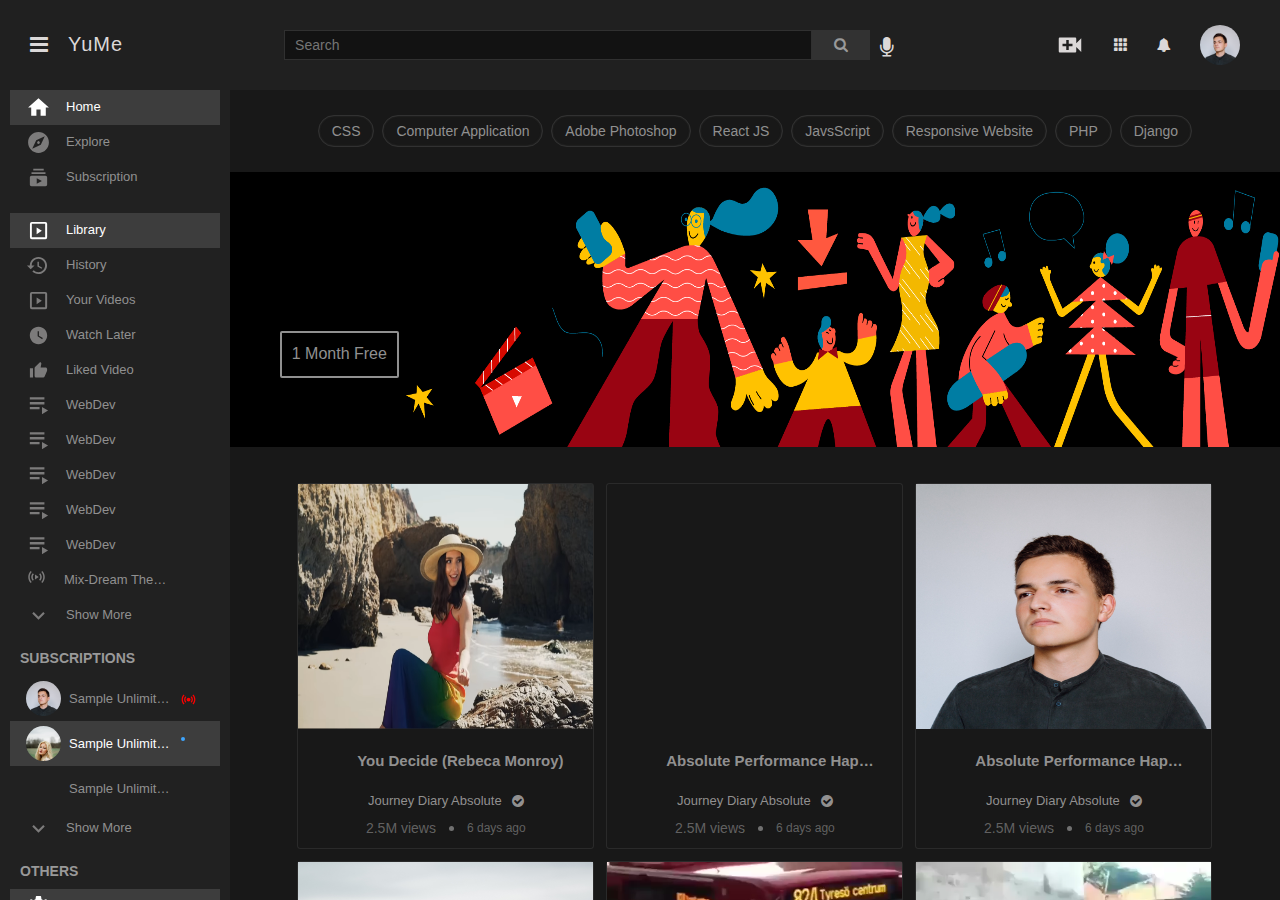
==== index.html @ 4b105d2f "Initial Commit" ====
<!DOCTYPE html>
<html lang="en">
<head>
    <meta charset="UTF-8">
    <meta http-equiv="X-UA-Compatible" content="IE=edge">
    <meta name="viewport" content="width=device-width, initial-scale=1.0">

    <!-- Fontawesome 4 -->
    <link rel="stylesheet" href="/assets/font-awesome-4.7.0/css/font-awesome.min.css" />
    <link href="//maxcdn.bootstrapcdn.com/bootstrap/3.3.6/css/bootstrap.min.css" type="text/css" rel="stylesheet">
    <script type="text/javascript" src="https://cdnjs.cloudflare.com/ajax/libs/jquery/2.1.3/jquery.min.js"></script>
    <script type="text/javascript" src="https://cdnjs.cloudflare.com/ajax/libs/jquery/1.11.0/jquery.min.js"></script>
    

    <link type="text/css" rel="stylesheet" href="/assets/styles.css" />
    <title>YuMe</title>
</head>
<body>
    <header>
        <nav>
            <div class="nav-logo">
                <button class="toggle-button toggle-side-menu" onClick="toggleMenu()">
                    <i class="fa fa-bars" aria-hidden="true"></i>
                </button>
                <a href="#"><span class="logo">YuMe</span></a>
            </div>

            <div class="nav-search">
                <div class="search-box">
                    <input type="text" placeholder="Search">
                </div>
                
                <button class="search-button">
                    <i class="fa fa-search" aria-hidden="true"></i>
                </button>
                <span>
                    <button type="submit" class="search-microphone">
                        <i class="fa fa-microphone" aria-hidden="true"></i>
                    </button>
                </span>
            </div>

            <!-- Hiidden By Default -->

            <div class="hidden-nav-search show-nav-search" id="toggle-search">
                <div class="hidden-nav-search-container">
                    <button class="back-search-button" onClick="toggleSearch()"><i class="fa fa-arrow-left" aria-hidden="true"></i></button>
                    <div class="search-box">
                        <input type="text" placeholder="Search">
                    </div>
                    
                    <button class="search-button">
                        <i class="fa fa-search" aria-hidden="true"></i>
                    </button>
                    <span>
                        <button type="submit" class="search-microphone">
                            <i class="fa fa-microphone" aria-hidden="true"></i>
                        </button>
                    </span>
                </div>
            </div>
            <div class="nav-search-hidden">                
                <button class="search-button" onClick="toggleSearch()">
                    <i class="fa fa-search" aria-hidden="true"></i>
                </button>
                <span>
                    <button class="search-microphone">
                        <i class="fa fa-microphone" aria-hidden="true"></i>
                    </button>
                </span>
            </div>

            <div class="user">
                <span>
                    <svg viewBox="0 0 24 24" focusable="false" style="pointer-events: none; display: block; ">
                        <path  d="M17 10.5V7c0-.55-.45-1-1-1H4c-.55 0-1 .45-1 1v10c0 .55.45 1 1 1h12c.55 0 1-.45 1-1v-3.5l4 4v-11l-4 4zM14 13h-3v3H9v-3H6v-2h3V8h2v3h3v2z"></path>
                    </svg>
                </span>
                <span>
                    <i class="glyphicon glyphicon-th"></i>
                </span>
                <span>
                    <i class="fa fa-bell" aria-hidden="true"></i>
                </span>
                <span>
                    <div class="user-profile">
                        <img src="/images/user.jpg" width="100%" alt="user">
                    </div>
                </span>
            </div>
        </nav>       
    </header>

    <main class="main">
        <div class="left-menu" id="side-menu">
            
            <!-- Main Menu Starts -->
            <div class="active-left-menu" id="active-menu">
                <ul class="active-side-menu">
                    <li class="active-side-menu-items active">
                        <a href="#">
                            <div class="svg">
                                <svg viewBox="0 0 24 24" focusable="false" style="pointer-events: none; display: block; ">
                                    <g >
                                        <path class="active" d="M10 20v-6h4v6h5v-8h3L12 3 2 12h3v8"></path>
                                    </g>
                                </svg>
                            </div>                            
                            <span >Home</span>
                        </a>
                    </li>
                    <li class="active-side-menu-items">
                        <a href="#">
                            <div class="svg">
                                <svg viewBox="0 0 24 24" focusable="false" style="pointer-events: none; display: block; ">
                                    <g>
                                        <path d="M11.23 13.08c-.29-.21-.48-.51-.54-.86-.06-.35.02-.71.23-.99.21-.29.51-.48.86-.54.35-.06.7.02.99.23.29.21.48.51.54.86.06.35-.02.71-.23.99a1.327 1.327 0 01-1.08.56c-.28 0-.55-.08-.77-.25zM22 12c0 5.52-4.48 10-10 10S2 17.52 2 12 6.48 2 12 2s10 4.48 10 10zm-3.97-6.03L9.8 9.8l-3.83 8.23 8.23-3.83 3.83-8.23z" ></path>
                                    </g>
                                </svg>
                            </div>
                            <span>Explore</span>
                        </a>
                    </li>
                    <li class="active-side-menu-items">
                        <a href="#">
                            <div class="svg">
                                <svg viewBox="0 0 24 24" focusable="false" style="pointer-events: none; display: block; ">
                                    <g>
                                        <path d="M18.7 8.7H5.3V7h13.4v1.7zm-1.7-5H7v1.6h10V3.7zm3.3 8.3v6.7c0 1-.7 1.6-1.6 1.6H5.3c-1 0-1.6-.7-1.6-1.6V12c0-1 .7-1.7 1.6-1.7h13.4c1 0 1.6.8 1.6 1.7zm-5 3.3l-5-2.7V18l5-2.7z" ></path>
                                    </g>
                                </svg>
                            </div>
                            <span>Subscription</span>
                        </a>
                    </li>
                </ul>
            </div>            
            <!-- Main Menu Ends -->

            <!-- Collapsible Menu Starts -->
            <div id="collapse-menu">
                <div>
                    <ul class="side-menu">
                        <li class="side-menu-items">
                            <a href="#" class="active">
                                <div class="svg">
                                    <svg viewBox="0 0 24 24" focusable="false" style="pointer-events: none; display: block; ">
                                        <g >
                                            <path class="active" d="M10 20v-6h4v6h5v-8h3L12 3 2 12h3v8"></path>
                                        </g>
                                    </svg>
                                </div>                            
                                <span class="active" >Home</span>
                            </a>
                        </li>
                        <li class="side-menu-items">
                            <a href="#">
                                <div class="svg">
                                    <svg viewBox="0 0 24 24" focusable="false" style="pointer-events: none; display: block; ">
                                        <g>
                                            <path d="M11.23 13.08c-.29-.21-.48-.51-.54-.86-.06-.35.02-.71.23-.99.21-.29.51-.48.86-.54.35-.06.7.02.99.23.29.21.48.51.54.86.06.35-.02.71-.23.99a1.327 1.327 0 01-1.08.56c-.28 0-.55-.08-.77-.25zM22 12c0 5.52-4.48 10-10 10S2 17.52 2 12 6.48 2 12 2s10 4.48 10 10zm-3.97-6.03L9.8 9.8l-3.83 8.23 8.23-3.83 3.83-8.23z" ></path>
                                        </g>
                                    </svg>
                                </div>
                                <span>Explore</span>
                            </a>
                        </li>
                        <li class="side-menu-items">
                            <a href="#">
                                <div class="svg">
                                    <svg viewBox="0 0 24 24" focusable="false" style="pointer-events: none; display: block; ">
                                        <g>
                                            <path d="M18.7 8.7H5.3V7h13.4v1.7zm-1.7-5H7v1.6h10V3.7zm3.3 8.3v6.7c0 1-.7 1.6-1.6 1.6H5.3c-1 0-1.6-.7-1.6-1.6V12c0-1 .7-1.7 1.6-1.7h13.4c1 0 1.6.8 1.6 1.7zm-5 3.3l-5-2.7V18l5-2.7z" ></path>
                                        </g>
                                    </svg>
                                </div>
                                <span>Subscription</span>
                            </a>
                        </li>
                    </ul>
                </div>
                <div class="collapse-menu">
                    <div class="space-1"></div>
                    <ul class="side-menu" >
                        <li class="side-menu-items">
                            <a href="#" class="active">
                                <div class="svg">
                                    <svg viewBox="0 0 24 24" focusable="false" class="style-scope yt-icon" style="pointer-events: none; display: block; ">
                                        <g>
                                            <path class="active" d="M18.4 5.6v12.8H5.6V5.6h12.8zm0-1.8H5.6a1.8 1.8 0 0 0-1.8 1.8v12.8a1.8 1.8 0 0 0 1.8 1.9h12.8a1.8 1.8 0 0 0 1.9-1.9V5.6a1.8 1.8 0 0 0-1.9-1.8z"></path>
                                            <path class="active" d="M10.2 9v6.5l5-3.2-5-3.2z"></path>
                                        </g>
                                    </svg>
                                </div>
                                <span class="active">Library</span>
                            </a>
                        </li>
                        <li class="side-menu-items">
                            <a href="#">
                                <div class="svg">
                                    <svg viewBox="0 0 24 24" focusable="false" style="pointer-events: none; display: block; ">
                                        <g>
                                            <path d="M11.9 3.75c-4.55 0-8.23 3.7-8.23 8.25H.92l3.57 3.57.04.13 3.7-3.7H5.5c0-3.54 2.87-6.42 6.42-6.42 3.54 0 6.4 2.88 6.4 6.42s-2.86 6.42-6.4 6.42c-1.78 0-3.38-.73-4.54-1.9l-1.3 1.3c1.5 1.5 3.55 2.43 5.83 2.43 4.58 0 8.28-3.7 8.28-8.25 0-4.56-3.7-8.25-8.26-8.25zM11 8.33v4.6l3.92 2.3.66-1.1-3.2-1.9v-3.9H11z"></path>
                                        </g>
                                    </svg>
                                </div>
                                <span>History</span>
                            </a>
                        </li>
                        <li class="side-menu-items">
                            <a href="#">
                                <div class="svg">
                                    <svg viewBox="0 0 24 24" focusable="false" class="style-scope yt-icon" style="pointer-events: none; display: block; ">
                                        <g>
                                            <path d="M18.4 5.6v12.8H5.6V5.6h12.8zm0-1.8H5.6a1.8 1.8 0 0 0-1.8 1.8v12.8a1.8 1.8 0 0 0 1.8 1.9h12.8a1.8 1.8 0 0 0 1.9-1.9V5.6a1.8 1.8 0 0 0-1.9-1.8z"></path>
                                            <path d="M10.2 9v6.5l5-3.2-5-3.2z"></path>
                                        </g>
                                    </svg>
                                </div>
                                <span>Your Videos</span>
                            </a>
                        </li>
                        <li class="side-menu-items">
                            <a href="#">
                                <div class="svg">
                                    <svg viewBox="0 0 24 24" focusable="false" style="pointer-events: none; display: block; ">
                                        <g>
                                            <path d="M12 3.67c-4.58 0-8.33 3.75-8.33 8.33s3.75 8.33 8.33 8.33 8.33-3.75 8.33-8.33S16.58 3.67 12 3.67zm3.5 11.83l-4.33-2.67v-5h1.25v4.34l3.75 2.25-.67 1.08z"></path>
                                        </g>
                                    </svg>
                                </div>
                                <span>Watch Later</span>
                            </a>
                        </li>
                        <li class="side-menu-items">
                            <a href="#">
                                <div class="svg">
                                    <svg viewBox="0 0 24 24" focusable="false" style="pointer-events: none; display: block; ">
                                        <g>
                                            <path d="M3.75 18.75h3v-9h-3v9zm16.5-8.25c0-.83-.68-1.5-1.5-1.5h-4.73l.7-3.43.03-.24c0-.3-.13-.6-.33-.8l-.8-.78L8.7 8.7c-.3.26-.45.64-.45 1.05v7.5c0 .82.67 1.5 1.5 1.5h6.75c.62 0 1.15-.38 1.38-.9l2.27-5.3c.06-.18.1-.36.1-.55v-1.5z"></path>
                                        </g>
                                    </svg>
                                </div>
                                <span>Liked Video</span>
                            </a>
                        </li>
                        <li class="side-menu-items">
                            <a href="#">
                                <div class="svg">
                                    <svg viewBox="0 0 24 24" focusable="false" style="pointer-events: none; display: block; ">
                                        <g>
                                            <path d="M3.67 8.67h14V11h-14V8.67zm0-4.67h14v2.33h-14V4zm0 9.33H13v2.34H3.67v-2.34zm11.66 0v7l5.84-3.5-5.84-3.5z"></path>
                                        </g>
                                    </svg>
                                </div>
                                <span>WebDev</span>
                            </a>
                        </li>
                        <li class="side-menu-items">
                            <a href="#">
                                <div class="svg">
                                    <svg viewBox="0 0 24 24" focusable="false" style="pointer-events: none; display: block; ">
                                        <g>
                                            <path d="M3.67 8.67h14V11h-14V8.67zm0-4.67h14v2.33h-14V4zm0 9.33H13v2.34H3.67v-2.34zm11.66 0v7l5.84-3.5-5.84-3.5z"></path>
                                        </g>
                                    </svg>
                                </div>
                                <span>WebDev</span>
                            </a>
                        </li>
                        <li class="side-menu-items">
                            <a href="#">
                                <div class="svg">
                                    <svg viewBox="0 0 24 24" focusable="false" style="pointer-events: none; display: block; ">
                                        <g>
                                            <path d="M3.67 8.67h14V11h-14V8.67zm0-4.67h14v2.33h-14V4zm0 9.33H13v2.34H3.67v-2.34zm11.66 0v7l5.84-3.5-5.84-3.5z"></path>
                                        </g>
                                    </svg>
                                </div>
                                <span>WebDev</span>
                            </a>
                        </li>
                        <li class="side-menu-items">
                            <a href="#">
                                <div class="svg">
                                    <svg viewBox="0 0 24 24" focusable="false" style="pointer-events: none; display: block; ">
                                        <g>
                                            <path d="M3.67 8.67h14V11h-14V8.67zm0-4.67h14v2.33h-14V4zm0 9.33H13v2.34H3.67v-2.34zm11.66 0v7l5.84-3.5-5.84-3.5z"></path>
                                        </g>
                                    </svg>
                                </div>
                                <span>WebDev</span>
                            </a>
                        </li>
                        <li class="side-menu-items">
                            <a href="#">
                                <div class="svg">
                                    <svg viewBox="0 0 24 24" focusable="false" style="pointer-events: none; display: block; ">
                                        <g>
                                            <path d="M3.67 8.67h14V11h-14V8.67zm0-4.67h14v2.33h-14V4zm0 9.33H13v2.34H3.67v-2.34zm11.66 0v7l5.84-3.5-5.84-3.5z"></path>
                                        </g>
                                    </svg>
                                </div>
                                <span>WebDev</span>
                            </a>
                        </li>
                        <li class="side-menu-items">
                            <a href="#">
                                <div class="svg">
                                    <svg viewBox="0 0 24 24" focusable="false" style="pointer-events: none; display: block; width: 1.8rem; height: 1.8rem; margin-left: -2px;">
                                        <g>
                                            <path d="M16.94 6.9l-1.4 1.46C16.44 9.3 17 10.58 17 12s-.58 2.7-1.48 3.64l1.4 1.45C18.22 15.74 19 13.94 19 12s-.8-3.8-2.06-5.1zM23 12c0-3.12-1.23-5.95-3.23-8l-1.4 1.45C19.97 7.13 21 9.45 21 12s-1 4.9-2.64 6.55l1.4 1.45c2-2.04 3.24-4.87 3.24-8zM7.06 17.1l1.4-1.46C7.56 14.7 7 13.42 7 12s.6-2.7 1.5-3.64L7.08 6.9C5.78 8.2 5 10 5 12s.8 3.8 2.06 5.1zM1 12c0 3.12 1.23 5.95 3.23 8l1.4-1.45C4.03 16.87 3 14.55 3 12s1-4.9 2.64-6.55L4.24 4C2.24 6.04 1 8.87 1 12zm9-3.32v6.63l5-3.3-5-3.3z"></path>
                                        </g>
                                    </svg>
                                </div>
                                <span>Mix-Dream Theather</span>
                            </a>
                        </li>
                        <li class="side-menu-items">
                            <a href="#">

                                <div class="svg">
                                    <svg viewBox="0 0 24 24" focusable="false" style="pointer-events: none; display: block; width: 100%; height: 100%;">
                                        <g>
                                            <path d="M16.59 8.59L12 13.17 7.41 8.59 6 10l6 6 6-6z"></path>
                                        </g>
                                    </svg>
                                </div>
                                <span>Show More</span>
                            </a>
                        </li>
                    </ul>
                </div>

                <!-- Subscription -->
                <div class="collapse-menu">
                    <div class="space-1"></div>
                    <h4 class="menu-header">SUBSCRIPTIONS</h4>
                    <ul class="side-menu" >
                        <li class="side-menu-items">
                            <a href="#" class="channel-link">
                                <div class="channel-logo">
                                    <img src="/images/user.jpg" alt="" width="100%">                                
                                </div>
                                <span>Sample Unlimited Channel</span>
                                <div class="subscription-svg">
                                    <svg class="streaming" fill="#f00" viewBox="0 0 24 24" focusable="false" style="pointer-events: none; display: block; ">
                                        <g>
                                            <path  d="M16.94 6.91l-1.41 1.45c.9.94 1.46 2.22 1.46 3.64s-.56 2.71-1.46 3.64l1.41 1.45c1.27-1.31 2.05-3.11 2.05-5.09s-.78-3.79-2.05-5.09zM19.77 4l-1.41 1.45C19.98 7.13 21 9.44 21 12.01c0 2.57-1.01 4.88-2.64 6.54l1.4 1.45c2.01-2.04 3.24-4.87 3.24-7.99 0-3.13-1.23-5.96-3.23-8.01zM7.06 6.91c-1.27 1.3-2.05 3.1-2.05 5.09s.78 3.79 2.05 5.09l1.41-1.45c-.9-.94-1.46-2.22-1.46-3.64s.56-2.71 1.46-3.64L7.06 6.91zM5.64 5.45L4.24 4C2.23 6.04 1 8.87 1 11.99c0 3.13 1.23 5.96 3.23 8.01l1.41-1.45C4.02 16.87 3 14.56 3 11.99s1.01-4.88 2.64-6.54z"></path>
                                            <circle cx="12" cy="12" r="3"></circle>
                                        </g>
                                    </svg>
                                </div>
                            </a>
                        </li>
                        <li class="side-menu-items">
                            <a href="#" class="active channel-link">
                                <div class="channel-logo">
                                    <img src="/images/user-2.jpg" alt="" width="100%">
                                </div>
                                <span class="active">Sample Unlimited Channel</span>
                                <div class="subscription-svg">
                                    <div class="dot-blue"></div>
                                </div>
                                
                            </a>
                        </li>
                        <li class="side-menu-items">
                            <a href="#" class="channel-link">
                                <div class="channel-logo">
                                    <img src="/images/user-3.jpg" alt="" width="100%">
                                </div>
                                <span>Sample Unlimited Channel</span>
                            </a>
                        </li>
                        <li class="side-menu-items">
                            <a href="#">

                                <div class="svg">
                                    <svg viewBox="0 0 24 24" focusable="false" style="pointer-events: none; display: block; width: 100%; height: 100%;">
                                        <g>
                                            <path d="M16.59 8.59L12 13.17 7.41 8.59 6 10l6 6 6-6z"></path>
                                        </g>
                                    </svg>
                                </div>
                                <span>Show More</span>                                
                            </a>
                        </li>
                    </ul>
                </div>

                <!-- More -->
                <div class="collapse-menu">
                    <div class="space-1"></div>
                    <h4 class="menu-header">OTHERS</h4>

                    <ul class="side-menu">
                        <li class="side-menu-items">
                            <a href="#" class="active">
                                <div class="svg">
                                    <svg viewBox="0 0 24 24" focusable="false" class="style-scope yt-icon" style="pointer-events: none; display: block; ">
                                        <g>
                                            <path class="active" d="M19.43 12.98c.04-.32.07-.64.07-.98s-.03-.66-.07-.98l2.1-1.65c.2-.15.25-.42.13-.64l-2-3.46c-.12-.22-.4-.3-.6-.22l-2.5 1c-.52-.4-1.08-.73-1.7-.98l-.37-2.65c-.06-.24-.27-.42-.5-.42h-4c-.27 0-.48.18-.5.42l-.4 2.65c-.6.25-1.17.6-1.7.98l-2.48-1c-.23-.1-.5 0-.6.22l-2 3.46c-.14.22-.08.5.1.64l2.12 1.65c-.04.32-.07.65-.07.98s.02.66.06.98l-2.1 1.65c-.2.15-.25.42-.13.64l2 3.46c.12.22.4.3.6.22l2.5-1c.52.4 1.08.73 1.7.98l.37 2.65c.04.24.25.42.5.42h4c.25 0 .46-.18.5-.42l.37-2.65c.6-.25 1.17-.6 1.7-.98l2.48 1c.23.1.5 0 .6-.22l2-3.46c.13-.22.08-.5-.1-.64l-2.12-1.65zM12 15.5c-1.93 0-3.5-1.57-3.5-3.5s1.57-3.5 3.5-3.5 3.5 1.57 3.5 3.5-1.57 3.5-3.5 3.5z"></path>
                                        </g>
                                    </svg>
                                </div>
                                <span class="active">Settings</span>
                            </a>
                        </li>
                        <li class="side-menu-items">
                            <a href="#">
                                <div class="svg">
                                    <svg viewBox="0 0 24 24" focusable="false" style="pointer-events: none; display: block; ">
                                        <g>
                                            <path d="M14.4 6L14 4H5v17h2v-7h5.6l.4 2h7V6z"></path>
                                        </g>
                                    </svg>
                                </div>
                                <span>Report History</span>
                            </a>
                        </li>
                        <li class="side-menu-items">
                            <a href="#">
                                <div class="svg">
                                    <svg viewBox="0 0 24 24" focusable="false" style="pointer-events: none; display: block; ">
                                        <g class="style-scope yt-icon">
                                            <path d="M12 2C6.48 2 2 6.48 2 12s4.48 10 10 10 10-4.48 10-10S17.52 2 12 2zm1 17h-2v-2h2v2zm2.07-7.75l-.9.92C13.45 12.9 13 13.5 13 15h-2v-.5c0-1.1.45-2.1 1.17-2.83l1.24-1.26c.37-.36.59-.86.59-1.41 0-1.1-.9-2-2-2s-2 .9-2 2H8c0-2.21 1.79-4 4-4s4 1.79 4 4c0 .88-.36 1.68-.93 2.25z"></path>
                                        </g>
                                    </svg>
                                </div>
                                <span>Help</span>
                            </a>
                        </li>
                        <li class="side-menu-items">
                            <a href="#">
                                <div class="svg">
                                    <i class="glyphicon glyphicon-comment"></i>
                                </div>
                                <span style="margin-top: -3px; margin-left: 2px;">Send Feedback</span>
                            </a>
                        </li>
                    </ul>
                </div>
            </div>

            <!-- Collapse Menu Ends -->
        </div>

        <div class="main-content">
            <div class="category">
                <div class="category-item">
                
                    <a class="fx-3" href="#">CSS</a>
                    <a class="fx-3" href="#">Computer Application</a>
                    <a class="fx-3" href="#">Adobe Photoshop</a>
                    <a class="fx-3" href="#">React JS</a>
                    <a class="fx-3" href="#">JavsScript</a>
                    <a class="fx-3" href="#">Responsive Website</a>
                    <a class="fx-3" href="#">PHP</a>
                    <a class="fx-3" href="#">Django</a>
                
                    <!-- <span class="arrow-left">
                        <i class="fa fa-arrow-left"></i>
                    </span>
                    <span class="arrow-right">
                        <i class="fa fa-arrow-right"></i>
                    </span> -->
                </div>
            </div>

            <!-- Banner -->
            <div class="banner">
                <div class="image">
                    <img src="/images/banner.png" width="100%" heigh="100%" alt="">
                    <div class="button">
                        <button type="button">1 Month Free</button>
                    </div>
                </div>
            </div>
            
            <!-- Contents -->
            <div class="contents flex-grid">
                <div class="grid-container">

                    <div class="card video-hover">
                        <div class="video-container">
                            <div class="content">
                                <a href="/watch.html">
                                    <div class="video-content">
                                        <video width="100%" height="100%" class="video-clip" poster="images/rebeca-monroy.PNG" loop muted>
                                            <source src="/videos/Rebeca Monroy - You Decide (Official Music Video).mp4" type="video/mp4">
                                            Your browser does not support HTML5 video.
                                          </video>
                                        <div class="overlay fx-3">
                                                <i class="fa fa-play-circle fx-3" aria-hidden="true"></i>
                                        </div>
                                    </div>
                                </a>
                                <div class="content-details">
                                    <div class="content-info">
                                        <div class="channel-logo">
                                            <a href="#" class="channel-link">
                                                <img src="/images/user-3.jpg" width="100%" alt="">
                                            </a>                                
                                        </div>
                                        <div class="content-title">
                                            <a href="/watch.html">
                                                <h4 class="fx-3" title="Absolute Performance Happy Go Lucky">You Decide (Rebeca Monroy)</h4>
                                            </a>
                                        </div>                            
                                    </div>
        
                                    <div class="details">
                                        <a href="#">
                                            <h4 class="fx-3" title="Journey Diary Absolute">Journey Diary Absolute</h4>
                                        </a>
                                        <span>
                                            <i class="fa fa-check-circle" aria-hidden="true"></i>
                                        </span>                            
                                    </div>
                                    <div class="views">
                                        <span>2.5M views</span><div class="dot-gray"></div><span style="font-size: 1.2rem; margin-top: .1rem;">6 days ago</span>
                                    </div>
                                </div>
                            </div>
                        </div>
                    </div>
                    <div class="card video-hover">
                        <div class="video-container">
                            <div class="content">
                                <a href="/watch.html">
                                    <div class="video-content">
                                        <video width="100%" height="100%" class="video-clip" poster="images/user-3.jpg" loop muted>
                                            <source src="/videos/video-2.mp4" type="video/mp4">
                                            Your browser does not support HTML5 video.
                                          </video>
                                        <div class="overlay fx-3">
                                                <i class="fa fa-play-circle fx-3" aria-hidden="true"></i>
                                        </div>
                                    </div>
                                </a>
                                <div class="content-details">
                                    <div class="content-info">
                                        <div class="channel-logo">
                                            <a href="#" class="channel-link">
                                                <img src="/images/user-3.jpg" width="100%" alt="">
                                            </a>                                
                                        </div>
                                        <div class="content-title">
                                            <a href="#">
                                                <h4 class="fx-3" title="Absolute Performance Happy Go Lucky">Absolute Performance Happy Go Lucky</h4>
                                            </a>
                                        </div>                            
                                    </div>
        
                                    <div class="details">
                                        <a href="#">
                                            <h4 class="fx-3" title="Journey Diary Absolute">Journey Diary Absolute</h4>
                                        </a>
                                        <span>
                                            <i class="fa fa-check-circle" aria-hidden="true"></i>
                                        </span>                            
                                    </div>
                                    <div class="views">
                                        <span>2.5M views</span><div class="dot-gray"></div><span style="font-size: 1.2rem; margin-top: .1rem;">6 days ago</span>
                                    </div>
                                </div>
                            </div>
                        </div>
                    </div>
                    <div class="card video-hover">
                        <div class="video-container">
                            <div class="content">
                                <a href="/watch.html">
                                    <div class="video-content">
                                        <video width="100%" height="100%" class="video-clip" poster="images/user.jpg" loop muted>
                                            <source src="/videos/video-1.mp4" type="video/mp4">
                                            Your browser does not support HTML5 video.
                                          </video>
                                        <div class="overlay fx-3">
                                                <i class="fa fa-play-circle fx-3" aria-hidden="true"></i>
                                        </div>
                                    </div>
                                </a>
                                <div class="content-details">
                                    <div class="content-info">
                                        <div class="channel-logo">
                                            <a href="#" class="channel-link">
                                                <img src="/images/user-3.jpg" width="100%" alt="">
                                            </a>                                
                                        </div>
                                        <div class="content-title">
                                            <a href="#">
                                                <h4 class="fx-3" title="Absolute Performance Happy Go Lucky">Absolute Performance Happy Go Lucky</h4>
                                            </a>
                                        </div>                            
                                    </div>
        
                                    <div class="details">
                                        <a href="#">
                                            <h4 class="fx-3" title="Journey Diary Absolute">Journey Diary Absolute</h4>
                                        </a>
                                        <span>
                                            <i class="fa fa-check-circle" aria-hidden="true"></i>
                                        </span>                            
                                    </div>
                                    <div class="views">
                                        <span>2.5M views</span><div class="dot-gray"></div><span style="font-size: 1.2rem; margin-top: .1rem;">6 days ago</span>
                                    </div>
                                </div>
                            </div>
                        </div>
                    </div>
                    <div class="card video-hover">
                        <div class="video-container">
                            <div class="content">
                                <a href="/watch.html">
                                    <div class="video-content">
                                        <video width="100%" height="100%" class="video-clip" poster="images/user-2.jpg" loop muted>
                                            <source src="/videos/buset.mp4" type="video/mp4">
                                            Your browser does not support HTML5 video.
                                          </video>
                                        <div class="overlay fx-3">
                                                <i class="fa fa-play-circle fx-3" aria-hidden="true"></i>
                                        </div>
                                    </div>
                                </a>
                                <div class="content-details">
                                    <div class="content-info">
                                        <div class="channel-logo">
                                            <a href="#" class="channel-link">
                                                <img src="/images/user-3.jpg" width="100%" alt="">
                                            </a>                                
                                        </div>
                                        <div class="content-title">
                                            <a href="#">
                                                <h4 class="fx-3" title="Absolute Performance Happy Go Lucky">Absolute Performance Happy Go Lucky</h4>
                                            </a>
                                        </div>                            
                                    </div>
        
                                    <div class="details">
                                        <a href="#">
                                            <h4 class="fx-3" title="Journey Diary Absolute">Journey Diary Absolute</h4>
                                        </a>
                                        <span>
                                            <i class="fa fa-check-circle" aria-hidden="true"></i>
                                        </span>                            
                                    </div>
                                    <div class="views">
                                        <span>2.5M views</span><div class="dot-gray"></div><span style="font-size: 1.2rem; margin-top: .1rem;">6 days ago</span>
                                    </div>
                                </div>
                            </div>
                        </div>
                    </div>
                    <div class="card video-hover">
                        <div class="video-container">
                            <div class="content">
                                <a href="/watch.html">
                                    <div class="video-content">
                                        <video width="100%" height="100%" class="video-clip" loop muted>
                                            <source src="/videos/mga pasaway.mp4" type="video/mp4">
                                            Your browser does not support HTML5 video.
                                          </video>
                                        <div class="overlay fx-3">
                                                <i class="fa fa-play-circle fx-3" aria-hidden="true"></i>
                                        </div>
                                    </div>
                                </a>
                                <div class="content-details">
                                    <div class="content-info">
                                        <div class="channel-logo">
                                            <a href="#" class="channel-link">
                                                <img src="/images/user-3.jpg" width="100%" alt="">
                                            </a>                                
                                        </div>
                                        <div class="content-title">
                                            <a href="#">
                                                <h4 class="fx-3" title="Absolute Performance Happy Go Lucky">Absolute Performance Happy Go Lucky</h4>
                                            </a>
                                        </div>                            
                                    </div>
        
                                    <div class="details">
                                        <a href="#">
                                            <h4 class="fx-3" title="Journey Diary Absolute">Journey Diary Absolute</h4>
                                        </a>
                                        <span>
                                            <i class="fa fa-check-circle" aria-hidden="true"></i>
                                        </span>                            
                                    </div>
                                    <div class="views">
                                        <span>2.5M views</span><div class="dot-gray"></div><span style="font-size: 1.2rem; margin-top: .1rem;">6 days ago</span>
                                    </div>
                                </div>
                            </div>
                        </div>
                    </div>
                    <div class="card video-hover">
                        <div class="video-container">
                            <div class="content">
                                <a href="/watch.html">
                                    <div class="video-content">
                                        <video width="100%" height="100%" class="video-clip" loop muted>
                                            <source src="/videos/siraulo.mp4" type="video/mp4">
                                            Your browser does not support HTML5 video.
                                          </video>
                                        <div class="overlay fx-3">
                                                <i class="fa fa-play-circle fx-3" aria-hidden="true"></i>
                                        </div>
                                    </div>
                                </a>
                                <div class="content-details">
                                    <div class="content-info">
                                        <div class="channel-logo">
                                            <a href="#" class="channel-link">
                                                <img src="/images/user-3.jpg" width="100%" alt="">
                                            </a>                                
                                        </div>
                                        <div class="content-title">
                                            <a href="#">
                                                <h4 class="fx-3" title="Absolute Performance Happy Go Lucky">Absolute Performance Happy Go Lucky</h4>
                                            </a>
                                        </div>                            
                                    </div>
        
                                    <div class="details">
                                        <a href="#">
                                            <h4 class="fx-3" title="Journey Diary Absolute">Journey Diary Absolute</h4>
                                        </a>
                                        <span>
                                            <i class="fa fa-check-circle" aria-hidden="true"></i>
                                        </span>                            
                                    </div>
                                    <div class="views">
                                        <span>2.5M views</span><div class="dot-gray"></div><span style="font-size: 1.2rem; margin-top: .1rem;">6 days ago</span>
                                    </div>
                                </div>
                            </div>
                        </div>
                    </div>
                    <div class="card video-hover">
                        <div class="video-container">
                            <div class="content">
                                <a href="/watch.html">
                                    <div class="video-content">
                                        <video width="100%" height="100%" class="video-clip" loop muted>
                                            <source src="/videos/video-1.mp4" type="video/mp4">
                                            Your browser does not support HTML5 video.
                                          </video>
                                        <div class="overlay fx-3">
                                                <i class="fa fa-play-circle fx-3" aria-hidden="true"></i>
                                        </div>
                                    </div>
                                </a>
                                <div class="content-details">
                                    <div class="content-info">
                                        <div class="channel-logo">
                                            <a href="#" class="channel-link">
                                                <img src="/images/user-3.jpg" width="100%" alt="">
                                            </a>                                
                                        </div>
                                        <div class="content-title">
                                            <a href="#">
                                                <h4 class="fx-3" title="Absolute Performance Happy Go Lucky">Absolute Performance Happy Go Lucky</h4>
                                            </a>
                                        </div>                            
                                    </div>
        
                                    <div class="details">
                                        <a href="#">
                                            <h4 class="fx-3" title="Journey Diary Absolute">Journey Diary Absolute</h4>
                                        </a>
                                        <span>
                                            <i class="fa fa-check-circle" aria-hidden="true"></i>
                                        </span>                            
                                    </div>
                                    <div class="views">
                                        <span>2.5M views</span><div class="dot-gray"></div><span style="font-size: 1.2rem; margin-top: .1rem;">6 days ago</span>
                                    </div>
                                </div>
                            </div>
                        </div>
                    </div>
                
                </div>
            </div>
        </div>
    </main>
    

    <script type="text/javascript" src="/assets/scripts.js"></script>
</body>
</html>
---- assets/styles.css ----
/* WebKit */
::-webkit-scrollbar {
    width: 10px;
    transition: all 1s ease-in-out;
    border: none;
  }

.left-menu:hover::-webkit-scrollbar-thumb, .main-content:hover::-webkit-scrollbar-thumb {
    display: block;
}
  
  /* Track */
  ::-webkit-scrollbar-track {
    box-shadow: inset 0 0 5px #585956; 
    border-radius: 10px;
    border: none !important;
  }
   
  /* Handle */
  ::-webkit-scrollbar-thumb {
    background: #585956;
    display: none;
    border-radius: 16px;
  }
  
  /* Handle on hover */
  ::-webkit-scrollbar-thumb:hover {
    background: #6e6e6db4; 
  }

* {
    padding: 0;
    margin: 0;
    box-sizing: border-box;
}

.fx-3 {
    transition: all .5s ease-in-out;
}

html {
    scroll-behavior: smooth;
  }

.space-1 {
    width: 100%;
    margin-bottom: 18px;
}

.grid {   
    display: grid;
    grid-template-columns: .15fr 2fr;
    }
.grid-1 {   
    display: grid;
    grid-template-columns: .4fr 2fr;
    }
    .grid-2 {   
    display: grid;
    grid-template-columns: 2fr 2fr;
    }
.grid-4 {   
    display: grid;
    grid-template-columns: 2fr 2fr 2fr 2fr;
}

/* Flex Grid */
.flex-grid {
    display: flex;
    justify-content: center;
    align-items: center;
}
.grid-container {
    width: 90%;
    display: grid;
    grid-template-columns: repeat(auto-fit, minmax(250px, 2fr));

}

body {
    background: #212121;
}
header {
    background: #202020;
    height: 10vh;
}
header nav {
    height: 10vh;
    color: #dbd8d8;
    display: flex;
    flex: 1;
    flex-direction: row;
    justify-content: space-between;
    justify-items: center;
    align-items: center;
    padding: 1rem;
    padding-left: 3rem;
    padding-right: 3rem;
    position: relative;
}
.main {
    display: flex;
    flex-direction: row;
    justify-content: space-between;
    justify-items: center;
    align-items: center;
    
}
.left-menu, .main-content {
    height: calc(100vh - 10vh);
    overflow: auto;
}

/* Logo */
.nav-logo .toggle-button, span {
    display: inline-block;
}
.nav-logo a {
    color: #dbd8d8;
}
.nav-logo span {
    float: right;
    font-size: 2rem;
    letter-spacing: 1px;
    margin-left: 2rem;
}
.nav-logo .toggle-button {
    border: none;
    background: none;
    font-size: 2.1rem;    
}

/* Nav Search */
.nav-search {
    display: flex;
    flex-direction: row;
    justify-content: space-between;
    justify-items: center;
    align-items: center;
    width: 50%;
}
.nav-search .search-box, .show-nav-search .search-box {
    border: 1px hsl(0, 0%, 18.82%) solid !important;
    height: 30px;
    width: 100%;
}
.nav-search input[type=text] {
    border: none;
    width: 100%;
    height: 100%;
    background: #121212;
    padding: 1rem;
}
.nav-search input[type=text]:focus, .hidden-nav-search-container .search-box input[type=text]:focus, textarea{
    outline: none;
}
.nav-search .search-button {
    background: #323232;
    border: none;
    padding: .5rem;
    width: 65px;
    color: #999999;
}
.nav-search .search-button i {
    font-size: 1.5rem;
}
.nav-search span {
    margin-left: 1rem;
}
.nav-search .search-microphone {
    color: #dbd8d8;
    border: none;
    background: none;
    font-size: 1.5rem;
    margin-top: .8rem;
}
.nav-search .search-microphone i {
    font-size: 2.1rem;    
    text-align: center;
}

.nav-search-hidden {
    display: none;
}
.nav-search-hidden .search-button, .back-search-button {
    background: none;
    border: none;
    font-size: 2rem;
    color: #999999;
    padding: 1rem;
}
.nav-search-hidden .search-microphone {
    color: #dbd8d8;
    border: none;
    background: none;
    padding: 1rem;
    font-size: 2rem;
}
.hidden-nav-search {
    display: none;
}
.hidden-nav-search-container {
    margin: 8px auto;
    padding-left: 4rem;
}
.hidden-nav-search-container .search-box{
    border: none !important;
}
.hidden-nav-search-container .search-box input[type=text]{
    border: none;
    width: 65%;
    height: 2.9rem !important;
    background: transparent;
    border: 1px hsl(0, 0%, 18.82%) solid !important;
    background: #121212 !important;
    border-radius: 3px !important;
    padding: 1rem;
}
.hidden-nav-search-container .search-button {
    background: #323232;
    border: none;
    padding: .5rem;
    width: 45px;
    margin-left: -0.4rem;
    color: #999999;
}
.hidden-nav-search-container .search-microphone {
    color: #dbd8d8;
    border: none;
    background: none;
    padding: 1rem;
    text-align: center;
    font-size: 2rem;
}
.hidden-nav-search-container .search-microphone i {   
    text-align: center;
}
.show-nav-search {
    position: absolute;
    left: 0;
    top: 0;
    background: #212121;
    width: 100%;
    height: 100%;
    z-index: 9999;
}
.nav-search-container {
    margin: 0 auto;
}
.show-nav-search .search-box, .search-button, .show-nav-search span {
    display: inline;
}
.show {
    display: block !important;
    position: absolute;
    
}
.more-less {
    display: none;
}
.hide {
    display: none !important;
}

/* User */
.user {
    width: 185px;
    display: flex;
    flex-direction: row;
    justify-content: space-between;
    justify-items: center;
    align-items: center;
    margin-right: 1rem;
}
.user span svg {
    background-color: none !important;
    width: 3rem !important;
    height: 3rem !important;
}
.user span svg path, .user span i {
    fill: #dbd8d8;
    color: #dbd8d8;
}
.user span .user-profile {
    width: 4rem !important;
    height: 4rem !important;
    border-radius: 50%;
    overflow: hidden;
}

/* Side Menu */
.menu {
    padding-top: 1rem;
    width: 100%;
}
.menu-header {
    font-size: 1.4rem;
    margin-left: 2rem;
    color: #999999;
    font-weight: 600;
}
.side-menu {
    width: 100%;
    margin-right: 5px;
}
.side-menu .side-menu-items {
    list-style: none;
    padding-left: 1rem;
    padding-right: 1rem;
}
.side-menu .side-menu-items a {
    text-decoration: none;
    display: flex;
    flex-direction: row;
    padding: .5rem .5rem .5rem 1.6rem;
}
.side-menu .side-menu-items a .svg {
    margin-right: 1rem;
}
.side-menu .side-menu-items a svg {
    width: 25px !important;
}
.side-menu .side-menu-items a span {
    margin-left: .2rem;
    padding: 3px;
    font-weight: 400;
    font-size: 1.3rem;
    white-space: nowrap; 
    width: 110px;
    overflow: hidden;
    text-overflow: ellipsis; 
}

/* Main Menu */
.active-left-menu .active-side-menu .active-side-menu-items a svg {
    margin: 0 auto;
}
.active-side-menu .active-side-menu-items a .svg svg {
    width: 25px !important;
}
.active-left-menu .active-side-menu {
    margin: 0 auto !important;
}
.active-left-menu .active-side-menu .active-side-menu-items {
    padding: .5rem 0;
}
.active-left-menu .active-side-menu .active-side-menu-items a {
    display: block;
    color: #909090;
    text-align: center;
    font-size: 1.2rem !important;
}
.active-left-menu .active-side-menu .active-side-menu-items a span {
    width:fit-content;
}


.active-side-menu .active-side-menu-items:hover {
    width: 100%;
    background: rgb(61, 61, 61);
}
.active-side-menu .active-side-menu-items:hover span, .active-side-menu .active-side-menu-items a:hover path {
    color: #FFFFFF !important;
    fill: #FFFFFF !important;
}
.left-menu {
    width: 28rem;
}
.active-left-menu {
    display: none;
}

/* Subscriptions */
.side-menu .side-menu-items .channel-logo {
    width: 35px;
    height: 35px;
    overflow: hidden;
    border-radius: 50%;
}
.side-menu .side-menu-items .channel-link span{
    margin: 6px 0 0 5px;
}
.side-menu .side-menu-items a .subscription-svg {
    width: 15px !important;
    height: 15px !important;
    margin-top: 11px;
    margin-left: 5px;
}
.side-menu .side-menu-items a .subscription-svg .dot-blue {
    width: 4px;
    height: 4px;
    border-radius: 50%;
    background-color: #3ea6ff;
}
.side-menu .side-menu-items a .subscription-svg svg {
    width: 100% !important;
}
.side-menu .side-menu-items a .svg .glyphicon {
    color: #909090 !important;
    font-size: 1.8rem;
    margin-left: 4px;
}
.side-menu .side-menu-items a .subscription-svg svg path {
    fill: #f00;
}
.side-menu .side-menu-items a:hover .streaming path {
    fill: rgb(185, 22, 22) !important;
}

.side-menu .side-menu-items span, svg path {
    color: #909090;
    fill: #909090;
}
.side-menu .side-menu-items a:hover svg path {
    fill: #FFFFFF !important;
}

.side-menu .side-menu-items a:hover {
    background: rgb(61, 61, 61);
}
.side-menu .side-menu-items a:hover span {
    color: #FFFFFF !important;
}

.active {
    background: rgb(61, 61, 61);
    color: #FFFFFF !important;
    fill: #FFFFFF !important;
}

.show-less {
    display: none;
}
.show-more {
    display: block;
}

/* Main Content */
.main-content {
    background: #181818;
    width: 100%;
}

/* Category Slider */
.category-item {
    padding: 1rem 2rem 1rem 2rem;
    text-align: center;
    margin: 1rem auto;
    position: relative;
}
.category-item a {
    display: inline-block;
    border: 1px #5f5f5f5b solid;
    padding: .5rem 1.3rem;
    border-radius: 18px;
    margin: 5px 2px;
    box-shadow: inset 0 0 2px #5859566b;
    color: #909090;
    text-decoration: none;
}
.category-item a:hover {
    box-shadow: inset 0 0 6px #5859566b; 
    color: #ffffffab !important;
}

/* Banner */
.banner .image {
    position: relative;
    background-position: center;
    background-repeat: no-repeat;
    background-size: cover;
    margin-bottom: 2rem;
    display: block;
}
.banner .image img {
    min-height: 275px !important;
    width: 100%;
}
.banner .button {
    position: absolute;
    bottom: 25%;
    left: 5rem;
   
}
.banner .button button {
    border: 2px #909090 solid;
    padding: 1rem;
    font-size: 1.6rem;
    color: #909090;
    border-radius: 2px;
    background: transparent;
}

/* Main Contents */
.contents {
    padding: 1rem;
}
.card {
    padding: .6rem;
}
.video-container {
    border: 1px #90909027 solid;
    border-radius: 3px;
}
.video-content {
    height: 245px;
    position: relative;
}
.video-content:hover .overlay {
    position: absolute;
    top: 0;
    left: 0;
    width: 100%;
    height: 100%;
    background: rgba(0,0,0,0.3);
}
.video-content .overlay i {
    position: absolute;
    top: 50%;
    left: 50%;
    transform: translate(-50%,-50%);
    color: #e812244f;
    font-size: 4rem;
    opacity: 0;
}
.video-content:hover i {
    opacity: 1;
}
.video-content i:hover {
    color: #e8122485;
}
.video-content video {
    object-fit: fill;
    height: 100%;
}
.content-details {
    border-top: 0;
    padding: 1rem .8rem;
}
.content-info .channel-logo, .content-title {
    display: inline-block;
}
.content-info .channel-logo {
    width: 4rem;
    height: 4rem;
    overflow: hidden;
    border-radius: 50%;
}
.content-info .content-title {
    width: 75%;
    margin-left: .7rem;
}
.content-info .content-title a {
    text-decoration: none;
}
.content-info .content-title h4 {
    font-size: 1.5rem;
    font-weight: 600;
    white-space: nowrap;
    overflow: hidden;
    text-overflow: ellipsis;
    color: #dbd8d8a1;
}
.content-info .content-title h4:hover {
    color: #dbd8d8c9;
}
.content-details .details {
    display: flex;
    justify-content: center;
    align-items: center;
}
.content-details .details a {
    text-decoration: none;
}
.content-details .details h4 {
    font-size: 1.3rem;
    white-space: nowrap;
    overflow: hidden;
    text-overflow: ellipsis;
    color: #dbd8d8a1;
}
.content-details .details h4:hover {
    color: #dbd8d8c9;
}
.content-details .details span {
    margin-left: 1rem;
    color: #dbd8d8a1;
}
.content-details .views {
    display: flex;
    justify-content: center;
    align-items: center;
    color: #dbd8d863;
}
.dot-gray {
    width: 5px;
    height: 5px;
    border-radius: 50%;
    background: #ffffff62;
    margin: 0 1.3rem;
}

/* ================================================================ */
/* Single Video */

/* .single-video .left-menu {
    position: absolute;
} */
.single-main {
    position: relative;
}
.single-side-menu {
    height: calc(100vh - 10vh) !important;
    overflow: auto;
    padding: .5rem 0;
    position: absolute;
    background: #212121;
    z-index: 999;
}
.single-side-menu:hover::-webkit-scrollbar-thumb {
    display: block;
}
.single-video-container {
    display: flex;
    flex-direction: row;
    justify-content: center;
    align-content: center;
    padding: 2rem;
    overflow: auto;
}
.single-video, .related-video {
    padding: 1rem;
    overflow: auto;
}
.single-video {
    width: 60%;
}
.single-video::-webkit-scrollbar {
    display: none;
  }
.related-video {
    width: 35%;
}
.info-details {
    margin-top: 3rem;
    padding: 1rem;
}
.video-title {
    color: #dbd8d8c4;
    font-weight: 600;
}
.video-tags {
    display: inline-block;
}
.video-tags span {
    display: inline-block;
    color: #dbd8d84d;
    border: 1px hsl(0, 0%, 18.82%) solid;
    padding: .3rem 1rem;
    border-radius: 10px;
}
.video-status {
    display: flex;
    justify-content: space-between;
    justify-items: center;
    align-items: center;
    margin-top: 1.5rem;
}
.channel-name .left-status {
    color: #dbd8d87e;
    font-size: 1.2rem;
    
}
.video-status .right-status .icons-container {
    font-size: 1.2rem;
}
.video-status .right-status .icons-container, svg path {
    display: flex;
    color: #dbd8d87e;
    fill: #dbd8d87e;
}
.video-status .right-status .icons-container .share-button:hover, .video-status .left-status .icons-container .save-button:hover{
    color: #dbd8d8a8;
}
.video-status .right-status .icons-container button:hover svg path {
    fill: #dbd8d8a8;
}
.video-status .right-status .icons-container button {
    display: flex;
    justify-content: center;
    justify-items: center;
    background: none;
    border: none;
    padding: .5rem;
}
.video-status .right-status .icons-container button span {   
    padding: .4rem;
}
.video-status .right-status .icons-container button svg {
    width: 2.1rem !important;
    height: 2.1rem !important;
}
.channel {
    display: flex;
    flex: 1;
    flex-direction: row;
    justify-content: space-between;
    justify-items: center;
    align-items: center;
    margin-top: 1rem;
    padding-top: 1rem;
    border-top: 1px hsl(0, 0%, 18.82%) solid;
}
.channel .user-info {
    display: flex;
}
.channel .user-info .channel-logo {
    overflow: hidden;
    width: 55px;
    height: 55px;
    border-radius: 50%;
}
.channel .user-info .channel-name {
    margin-left: 2rem;
    color: #dbd8d8af;
}
.channel .user-info .channel-name h4 {
    display: block;
    margin: 0 !important;
    color: #dbd8d8;
    font-weight: 400;
}
.channel .user-info .channel-name small {
    display: block;
    font-size: 1.2rem;
}
.channel .user-info .channel-name .left-status {
    display: block;
    margin-top: 1rem;
    font-size: 1.2rem;
}
.channel .subscribe .subcribe-button {
    border: none;
    background: #c00;
    color: #dbd8d8d8;
    border-radius: 3px;
    padding: .8rem;
    font-size: 1.5rem;
}
.video-text-details {
    margin-top: 1rem;
    border-top: 1px hsl(0, 0%, 18.82%) solid;
    padding: 1rem 7.8rem;
}
.video-text-details p {
    color: #dbd8d8d8;
    letter-spacing: .01rem;
    overflow: hidden;
}
.toggleDetails {
    height: 95px;
}
.showMoreLess {
    padding: .5rem;
    margin-top: 1rem;
    font-size: 1.2rem;
    color: #dbd8d8d8;
    background: transparent;
    border: 1px #dbd8d8d8 solid;
    border-radius: 3px;
}

/* Comments */
.info-details .comments {
    margin-top: 1.8rem;
    border-top: 1px hsl(0, 0%, 18.82%) solid;
}
.comment-count {
    padding: 1.8rem 0;
}
.comment-count span {
    color: #dbd8d8d8;
    font-weight: 400;
}
.comment-count button {
    margin-left: 4rem;
    border: none;
    background: none;
    color: #dbd8d8d8;
    font-weight: 600;
}
.postcomment {
    display: inline-flex;
    width: 100%;
}
.postcomment .user-profile {
    width: 55px;
    height: 55px;
    overflow: hidden;
    border-radius: 100%;
}
.postcomment .form {
    width: 100%;
    padding-left: 2rem;
}
.form textarea:focus {
    border: none;
}
.form textarea {
    border: none;
    background: none;
    border-bottom: 1px hsl(0, 0%, 18.82%) solid !important;
    width:100% !important;
    min-height: 55px;
    overflow: auto;
    color: #dbd8d8d8;
}
.form textarea::-webkit-scrollbar {
    display: none;
  }
.form .buttons {
    float: right;
    padding-top: .5rem;
}
.form .buttons button {
    padding: .7rem;
}
.form .buttons button {
    padding: .7rem;
    font-size: 1.5rem;
}
.form .buttons button {
    border: none;
    background: none;
    color: #AAAAAA;
}
.form .buttons button:nth-child(2) {
    border: none;
    background: #303030;
    color: #717171;
    margin-left: .5rem;
    border-radius: 3px;
}

/* Public Comments */
.public-comments {
    margin-top: 1.8rem;
}
.public-comments .main-comment .public-comment, .user-comment {
    display: flex;
    align-content: center;
    align-items: center;
}
.public-comments .reply-comment {
     margin-left: 7rem;}
.public-comments .user-profile {
    width: 45px;
    height: 45px;
    overflow: hidden;
    border-radius: 100%;    
}
.public-comments .date-comment {
    display: flex;
    flex-direction: row;
    justify-content: space-between;
    padding-left: 1.4rem;
    font-size: 1.3rem;
}
.public-comments .date-comment .username {
    color: #FFFFFF;
    font-weight: 400;
}
.public-comments .date-comment .date-commented {
    padding-left: 2rem;
    color: #ffffff91;
}
.public-comments .user-comment {
    display: flex;
    flex-direction: column;
    padding-left: 7rem;
    color: #FFFFFF;
}
.public-comments .user-comment p, .reacts {
    display: block;
}
.user-comment .reacts {
    margin-top: -.6rem;
    align-self: flex-start;
}
.user-comment .reacts .react-icons {
    display: flex;
    flex: 1;
    padding: .4rem;
    justify-content: space-between;
}
.user-comment .reacts .react-icons button, .reply-button {
    background: none;
    border: none;
    display: flex;
    justify-content: center;
    justify-items: center;
    background: none;
    border: none;
    font-size: 1.2rem;
    padding: .5rem;
}
.user-comment .reacts .react-icons button span {
    margin: .5rem .8rem;
}
.user-comment .reacts .react-icons .reply-button {
    padding-top:  .9rem;
}
.user-comment .reacts .react-icons .reply-button:hover {
    cursor: pointer;
}
.user-comment .reacts .react-icons button svg {
    width: 18px !important;
    height: 18px;
}

/* Related Videos */
.related-video::-webkit-scrollbar-thumb {
    background: #585956;
    display: none;
    border-radius: 16px;
  }
.related-video {
    width: 40%;
}
.related-video:hover::-webkit-scrollbar-thumb {
    display: block;
  }
.related-video-container ul li {
    padding: .5rem 0;
}
.related-video-container ul li .video-container {
    border: none;
    display: flex;
}
.related-video-container ul li .video-container .video {
    position: relative;
    width: 225px;
}
.related-video-container ul li .video-container .video:hover .overlay {
    position: absolute;
    top: 0;
    left: 0;
    width: 100%;
    height: 100%;
    cursor: pointer;
    background: rgba(0,0,0,0.3);
}
.related-video-container ul li .video-container .video .overlay i {
    position: absolute;
    top: 50%;
    left: 50%;
    transform: translate(-50%,-50%);
    color: #e812244f;
    font-size: 4rem;
    opacity: 0;
}
.related-video-container ul li .video-container .video:hover i {
    opacity: 1;
}
.related-video-container ul li .video-container .video i:hover {
    color: #e8122485;
}
.related-video-container ul li .video-container .info{
    overflow: hidden;
    padding: 1rem;
}
.related-video-container ul li .video-container .info a {
    text-decoration: none;
}
.related-video-container ul li .video-container .info h4{
    font-size: 1.7rem;
    font-weight: 600;
    width: 100%;
    white-space: nowrap;
    overflow: hidden;
    text-overflow: ellipsis;
    color: #dbd8d8d8;
}
.related-video-container ul li .video-container .info h4:nth-child(2){
    color: #dbd8d8af;
    font-size: 1.3rem;
}
.related-video-container ul li .video-container .info small {
    color: #dbd8d89f;
    margin-top: 5rem;
}


@media screen and (max-width: 992px) {
    .grid-4 {         
        grid-template-columns: 2fr 2fr 2fr;
        }
        .user {
            width: 20% !important;
        }
        .video-status .left-status {
            font-size: 1.3vw;
        }
        .single-video-container {
            display: inline-block;
        }
        .related-video {
            width: 100%;
            margin-top: 1rem;
            border-top: 1px hsl(0, 0%, 18.82%) solid;
        }
        .related-video-container ul li .video-container .info{
            width: 100%;
        }
        .video-status .right-status .icons-container button svg {
            width: 2.1vw !important;
            height: 2.1vw !important;
        }
        .video-status .right-status .icons-container button {
            font-size: 1.2vw;
        }
        .single-video-container .single-video {
            width: 100%;
        }
}

@media screen and (max-width: 768px) {
    .grid-4 {         
        grid-template-columns: 2fr 2fr;
        }
    .nav-search {
        width: 40% !important;
        }
        .user {
            width: 28% !important;
        }
        .video-tags span {
            margin-top: .5rem;
            font-size: 2vw;
        }
        .video-title {
            font-size: 2.5vw;
        }
        .video-status .right-status .icons-container button svg {
            width: 2.8vw !important;
            height: 2.8vw !important;
        }
        .video-status .right-status .icons-container button {
            font-size: 1.8vw;
        }
    }
    
@media screen and (max-width: 576px) {
    .grid-4 {         
        grid-template-columns: 2fr;
        }
    .grid-2 {   
        grid-template-columns: 2fr;
    }
    .nav-search {
        display: none !important;
    }
    .nav-search-hidden {
        display: block !important;
        margin: 0 auto;
    }
    .user {
        width: 40% !important;
    }
    .video-tags span {
        margin-top: .5rem;
        font-size: 2vw;
    }
    .video-title {
        font-size: 2.5vw;
        line-height: 1.6rem;
    }
    }
    
@media screen and (max-width: 529.99px) {
    .grid-4 {         
        grid-template-columns: 2fr;
        }
    .grid-2 {   
        grid-template-columns: 2fr;
    }
    
    .video-text-details {
        padding: 0;
    }
    .video-text-details p {
        width: 100%;
        border: green 1px solid;
    }
    .video-container {
        display: block !important;
        border: 1px red solid !important;
    }
    .video-container .video {
        width: 100% !important;
    }
    .video-container .info h4 {
        font-size: 1.8rem !important;
    }
    .video-container .info h4:nth-child(2) {
        font-size: 1.4rem !important;
    }
    .video-container .info .release {
        font-size: 1.3rem !important;
    }
    }
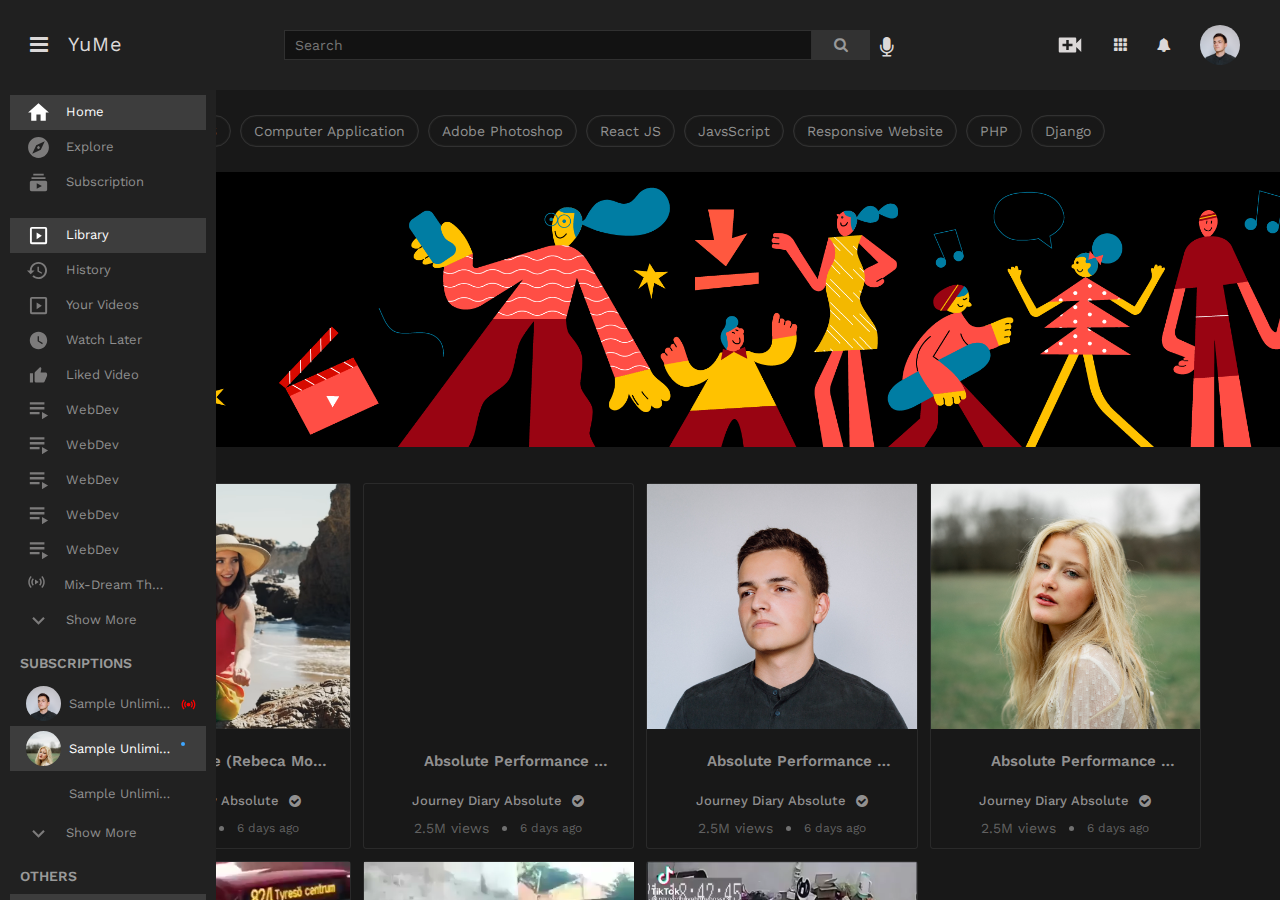
==== commit eee2d5da: "Summary update" ====
--- a/index.html
+++ b/index.html
@@ -22,7 +22,7 @@
                 <button class="toggle-button toggle-side-menu" onClick="toggleMenu()">
                     <i class="fa fa-bars" aria-hidden="true"></i>
                 </button>
-                <a href="#"><span class="logo">YuMe</span></a>
+                <a href="/index.html"><span class="logo">YuMe</span></a>
             </div>
 
             <div class="nav-search">
@@ -84,61 +84,19 @@
                 </span>
                 <span>
                     <div class="user-profile">
-                        <img src="/images/user.jpg" width="100%" alt="user">
+                        <a href="/channel.html">
+                            <img src="/images/user.jpg" width="100%" alt="user">
+                        </a>
                     </div>
                 </span>
             </div>
         </nav>       
     </header>
 
-    <main class="main">
-        <div class="left-menu" id="side-menu">
-            
-            <!-- Main Menu Starts -->
-            <div class="active-left-menu" id="active-menu">
-                <ul class="active-side-menu">
-                    <li class="active-side-menu-items active">
-                        <a href="#">
-                            <div class="svg">
-                                <svg viewBox="0 0 24 24" focusable="false" style="pointer-events: none; display: block; ">
-                                    <g >
-                                        <path class="active" d="M10 20v-6h4v6h5v-8h3L12 3 2 12h3v8"></path>
-                                    </g>
-                                </svg>
-                            </div>                            
-                            <span >Home</span>
-                        </a>
-                    </li>
-                    <li class="active-side-menu-items">
-                        <a href="#">
-                            <div class="svg">
-                                <svg viewBox="0 0 24 24" focusable="false" style="pointer-events: none; display: block; ">
-                                    <g>
-                                        <path d="M11.23 13.08c-.29-.21-.48-.51-.54-.86-.06-.35.02-.71.23-.99.21-.29.51-.48.86-.54.35-.06.7.02.99.23.29.21.48.51.54.86.06.35-.02.71-.23.99a1.327 1.327 0 01-1.08.56c-.28 0-.55-.08-.77-.25zM22 12c0 5.52-4.48 10-10 10S2 17.52 2 12 6.48 2 12 2s10 4.48 10 10zm-3.97-6.03L9.8 9.8l-3.83 8.23 8.23-3.83 3.83-8.23z" ></path>
-                                    </g>
-                                </svg>
-                            </div>
-                            <span>Explore</span>
-                        </a>
-                    </li>
-                    <li class="active-side-menu-items">
-                        <a href="#">
-                            <div class="svg">
-                                <svg viewBox="0 0 24 24" focusable="false" style="pointer-events: none; display: block; ">
-                                    <g>
-                                        <path d="M18.7 8.7H5.3V7h13.4v1.7zm-1.7-5H7v1.6h10V3.7zm3.3 8.3v6.7c0 1-.7 1.6-1.6 1.6H5.3c-1 0-1.6-.7-1.6-1.6V12c0-1 .7-1.7 1.6-1.7h13.4c1 0 1.6.8 1.6 1.7zm-5 3.3l-5-2.7V18l5-2.7z" ></path>
-                                    </g>
-                                </svg>
-                            </div>
-                            <span>Subscription</span>
-                        </a>
-                    </li>
-                </ul>
-            </div>            
-            <!-- Main Menu Ends -->
+    <main class="main single-main">
 
             <!-- Collapsible Menu Starts -->
-            <div id="collapse-menu">
+            <div class="single-side-menu" id="collapse-menu" >
                 <div>
                     <ul class="side-menu">
                         <li class="side-menu-items">
@@ -444,7 +402,6 @@
             </div>
 
             <!-- Collapse Menu Ends -->
-        </div>
 
         <div class="main-content">
             <div class="category">
--- a/assets/styles.css
+++ b/assets/styles.css
@@ -1,3 +1,9 @@
+@import url('https://fonts.googleapis.com/css2?family=Roboto:wght@300&family=Work+Sans:ital,wght@0,100;0,200;0,300;0,400;0,500;0,600;0,700;0,800;1,100;1,200;1,300;1,400;1,500;1,600;1,700;1,800&display=swap');
+* {
+    font-family: 'Roboto', sans-serif;
+    font-family: 'Work Sans', sans-serif;
+}
+
 /* WebKit */
 ::-webkit-scrollbar {
     width: 10px;
@@ -471,10 +477,12 @@
     background-size: cover;
     margin-bottom: 2rem;
     display: block;
+    object-fit : cover;
 }
 .banner .image img {
     min-height: 275px !important;
     width: 100%;
+    object-fit : cover;
 }
 .banner .button {
     position: absolute;
@@ -505,6 +513,9 @@
 .video-content {
     height: 245px;
     position: relative;
+}
+.video-content video[poster]{
+    object-fit: cover;
 }
 .video-content:hover .overlay {
     position: absolute;
@@ -602,12 +613,11 @@
 
 /* ================================================================ */
 /* Single Video */
-
-/* .single-video .left-menu {
-    position: absolute;
-} */
 .single-main {
     position: relative;
+}
+.video-js .vjs-big-play-button {
+    color: #dbd8d894;
 }
 .single-side-menu {
     height: calc(100vh - 10vh) !important;
@@ -763,11 +773,18 @@
 .showMoreLess {
     padding: .5rem;
     margin-top: 1rem;
+    margin-left: 0;
     font-size: 1.2rem;
     color: #dbd8d8d8;
     background: transparent;
-    border: 1px #dbd8d8d8 solid;
+    border: none;
     border-radius: 3px;
+}
+.showButton {
+    display: block;
+}
+.hideButton {
+    display: none;
 }
 
 /* Comments */
@@ -829,7 +846,7 @@
     padding: .7rem;
     font-size: 1.5rem;
 }
-.form .buttons button {
+.form .buttons button, .cancel-button {
     border: none;
     background: none;
     color: #AAAAAA;
@@ -846,13 +863,30 @@
 .public-comments {
     margin-top: 1.8rem;
 }
+.user-comment, p {
+    margin-top: 1rem;
+}
 .public-comments .main-comment .public-comment, .user-comment {
     display: flex;
-    align-content: center;
-    align-items: center;
-}
-.public-comments .reply-comment {
-     margin-left: 7rem;}
+}
+.user-reply {
+    margin: 1.5rem 0;
+    padding: 1.5rem 0;
+    overflow: auto;
+    height: 550px;
+}
+.formButtons {
+    display: none;
+}
+.user-reply::-webkit-scrollbar {
+    display: none;
+  }
+.user-reply .reply-comment{
+    margin-top: 1.5rem;
+}
+.user-reply .reply-comment {
+     margin-left: 7rem;
+}
 .public-comments .user-profile {
     width: 45px;
     height: 45px;
@@ -941,6 +975,9 @@
     position: relative;
     width: 225px;
 }
+.related-video-container ul li .video-container .video video[poster]{
+    object-fit: cover;
+}
 .related-video-container ul li .video-container .video:hover .overlay {
     position: absolute;
     top: 0;
@@ -990,7 +1027,337 @@
     margin-top: 5rem;
 }
 
-
+/* Channel Page */
+/* Multitab https://codepen.io/EightArmsHQ/pen/rNBZKNZ */
+* {
+    font-family: 'Work Sans', sans-serif;
+}
+label{
+    cursor: pointer;
+    user-select: none;
+    text-decoration: none;
+    display: inline-block;
+    color: inherit;
+    transition: border 0.2s;
+    border-bottom: 1px solid #dbd8d8a4;
+    padding: 3px 2px;
+}
+.layout {
+    display: grid;
+    width: 100%;
+    height: calc(100vh - 10vh);
+    overflow: hidden;
+    grid-template-rows: 6vh 1fr;
+    grid-template-columns: 1fr 1fr 1fr 1fr 1fr;
+    
+}
+input[type="radio"] {
+    display: none;
+}
+label.nav {
+    display: flex;
+    align-items: center;
+    justify-content: center;
+    cursor: pointer;
+    background: transparent;
+    user-select: none;
+    transition: background 0.4s, padding-left 0.2s;
+    padding-left: 0;
+}
+input[type="radio"]:checked + .page + label.nav {
+    border-bottom: 5px #DBD8D8 solid;
+    color: #DBD8D8;
+    padding-left: 20px;
+}
+input[type="radio"]:checked + .page + label.nav span {
+    padding-left: 20px;
+    color: #DBD8D8;
+}
+input[type="radio"]:checked + .page + label.nav svg {
+    opacity: 1;
+}
+label.nav span {
+    padding-left: 0px;
+    position: relative;
+    color: #dbd8d8a4;
+}
+label.nav svg {
+    left: 0;
+    top: -3px;
+    position: absolute;
+    width: 15px;
+    opacity: 0;
+    transition: opacity 0.2s;
+}
+.page {
+    grid-column-start: 1;
+    grid-row-start: 2;
+    grid-column-end: span 5;
+    padding: 0px 20px;
+    display: flex;
+}
+.page-contents {
+    overflow: auto;
+    height: calc(100vh - 16vh);
+}
+.page-contents::-webkit-scrollbar {
+    display: none;
+  }
+.page-contents > * {
+    opacity: 0;
+    transform: translateY(20px);
+    transition: opacity 0.2s, transform 0.2s;
+}
+.page-contents > *:nth-child(1) {
+    transition-delay: 0.4s;
+}
+.page-contents > *:nth-child(2) {
+    transition-delay: 0.6s;
+}
+.page-contents > *:nth-child(3) {
+    transition-delay: 0.8s;
+}
+.page-contents > *:nth-child(4) {
+    transition-delay: 1s;
+}
+.page-contents > *:nth-child(5) {
+    transition-delay: 1.2s;
+}
+.page-contents > *:nth-child(6) {
+    transition-delay: 1.4s;
+}
+.page-contents > *:nth-child(7) {
+    transition-delay: 1.6s;
+}
+.page-contents > *:nth-child(8) {
+    transition-delay: 1.8s;
+}
+.page-contents > *:nth-child(9) {
+    transition-delay: 2s;
+}
+.page-contents > *:nth-child(10) {
+    transition-delay: 2.2s;
+}
+.page-contents > *:nth-child(11) {
+    transition-delay: 2.4s;
+}
+.page-contents > *:nth-child(12) {
+    transition-delay: 2.6s;
+}
+.page-contents > *:nth-child(13) {
+    transition-delay: 2.8s;
+}
+.page-contents > *:nth-child(14) {
+    transition-delay: 3s;
+}
+.page-contents > *:nth-child(15) {
+    transition-delay: 3.2s;
+}
+.page-contents > *:nth-child(16) {
+    transition-delay: 3.4s;
+}
+.page-contents > *:nth-child(17) {
+    transition-delay: 3.6s;
+}
+.page-contents > *:nth-child(18) {
+    transition-delay: 3.8s;
+}
+.page-contents > *:nth-child(19) {
+    transition-delay: 4s;
+}
+.page-contents > *:nth-child(20) {
+    transition-delay: 4.2s;
+}
+input[type="radio"] + .page {
+    transition: transform 0.2s;
+    transform: translateX(100%);
+}
+input[type="radio"]:checked + .page {
+    transform: translateX(0%);
+}
+input[type="radio"]:checked + .page .page-contents > * {
+    opacity: 1;
+    transform: translateY(0px);
+}
+.page-contents {
+    max-width: 100%;
+    width: 100%;
+    margin: 0 auto;
+    padding: 0;
+}
+.page-contents h1 {
+    color: #DBD8D8;
+    font-size: 2rem;
+    font-weight: 600;
+}
+.page-contents .label {
+    color: #DBD8D8;
+    font-size: 1.9rem;
+    font-weight: 600;
+    padding-left: 8.7rem;
+}
+
+
+/* Multitab Contents  */
+.user-channel {
+    height: 18.5vh;
+    padding: 0 5rem;
+}
+.user-channel .channel-logo {
+    margin: 1.5rem auto;
+    width: 95px;
+    height: 95px;
+    overflow: hidden;
+    border-radius: 50%;
+}
+.user-channel .channel-page {
+    display: flex;
+    justify-content: space-between;
+    align-items: center;
+    padding-left: 2rem;
+}
+.user-channel .channel-page h4 {
+    color: #DBD8D8;
+    font-size: 2.5rem;
+    font-weight: 600;
+}
+.user-channel .channel-page small {
+    font-size: 1.8rem;
+    color: #dbd8d8a4;
+}
+.user-channel .channel-page .customize-buttons button {
+    background: #3EA6FF;
+    padding: .8rem 1.8rem;
+    text-transform: uppercase;
+    font-size: 1.5rem;
+    font-weight: 500;
+    border: none;
+    border-radius: 2px;
+}
+
+/* Tab Header */
+  .show {
+      display: block;
+    }
+
+.tab-header {
+    display: flex;
+    justify-content: space-between;
+    padding-top: 2rem;
+}
+.tab-header .title-header {
+    display: flex;
+    padding-top: 3rem;
+}
+.tab-header .title-header {
+    margin-top: -1rem;
+}
+.tab-header .title-header .play-button {
+    display: flex;
+    flex-direction: row;
+    justify-content: space-between;
+    justify-items: center;
+    align-items: center;
+    padding-left: 2rem;
+}
+.tab-header .title-header .play-button svg {
+    width: 25px !important;
+    height: 25px !important;
+}
+.tab-header .title-header .play-all, svg {
+    display: flex;
+    align-content: center;
+}
+.tab-header .title-header .play-all, .play-button a  {
+    text-transform: uppercase;
+    padding-left: .5rem;
+    color: #DBD8D8;
+    text-decoration: none;
+}
+.sort-by {
+    display: flex;
+    flex-direction: row;
+    justify-content: space-between;
+    align-items: center;
+    justify-content: space-between;
+    padding-left: 2rem;
+}
+
+/* About Page */
+.channel-info {
+    display: flex;
+    justify-content: space-between;
+    justify-items: center;
+    align-items: center;
+    margin-top: 1rem;
+}
+.channel-info .left-info {
+    border: none;
+    width: 100%;
+    margin-right: 9rem;
+    border-bottom: 1px #AAAAAA solid;
+    padding-bottom: 4rem;
+}
+.channel-info .left-info p {
+    color: #AAAAAA;
+    padding-top: 1rem;
+}
+.channel-info .right-info {
+    border: none;
+    width: 350px;
+}
+.channel-info .right-info ul {
+    margin-top: 3rem !important;
+    margin: 0 auto;
+}
+.channel-info .right-info li {
+    list-style: none;
+    padding: 1rem;
+    border: none;
+    border-bottom: 1px #AAAAAA solid;
+    color: #DBD8D8;
+    font-size: 1.8rem;
+    font-weight: 500;
+}
+
+/* Subecription Page */
+.my-subscription {
+    margin-top: 1.5rem;
+}
+.my-subscription .channel-logo {
+    width: 125px;
+    height: 125px;
+    overflow: hidden;
+    object-fit: cover;
+    border-radius: 50%;
+    margin: 0 auto;
+}
+.my-subscription .channel-page .channel-name {
+    text-align: center;
+}
+.my-subscription .channel-page .channel-name a {
+    text-decoration: none;
+}
+.my-subscription .channel-page .channel-name h4 {
+    font-size: 1.7rem;
+    color: #DBD8D8;
+}
+.my-subscription .channel-page .channel-name small {
+    margin-top: -3rem;
+    font-size: 1.5rem;
+    color: #AAAAAA;
+}
+.channel-page .channel-name .subscribed {
+    background: #272727;
+    padding: .5rem .7rem;
+    border: none;
+    font-size: 1.5rem;
+    border-radius: 3px;
+    text-transform: uppercase;
+    color: #AAAAAA;
+}
+
+/* Media Queries */
 @media screen and (max-width: 992px) {
     .grid-4 {         
         grid-template-columns: 2fr 2fr 2fr;
@@ -1048,6 +1415,13 @@
         .video-status .right-status .icons-container button {
             font-size: 1.8vw;
         }
+        
+        .banner .button  {
+            font-size: 5vw;
+        }
+        .user-channel .channel-page .channel-name, .customize-buttons {
+            display: block !important;
+        } 
     }
     
 @media screen and (max-width: 576px) {
@@ -1090,11 +1464,9 @@
     }
     .video-text-details p {
         width: 100%;
-        border: green 1px solid;
     }
     .video-container {
         display: block !important;
-        border: 1px red solid !important;
     }
     .video-container .video {
         width: 100% !important;
@@ -1108,4 +1480,10 @@
     .video-container .info .release {
         font-size: 1.3rem !important;
     }
+    }
+    
+@media screen and (max-width: 480.99px) {
+    .nav-search-hidden span, .hidden-nav-search-container span {
+        display: none;
+    }
     }